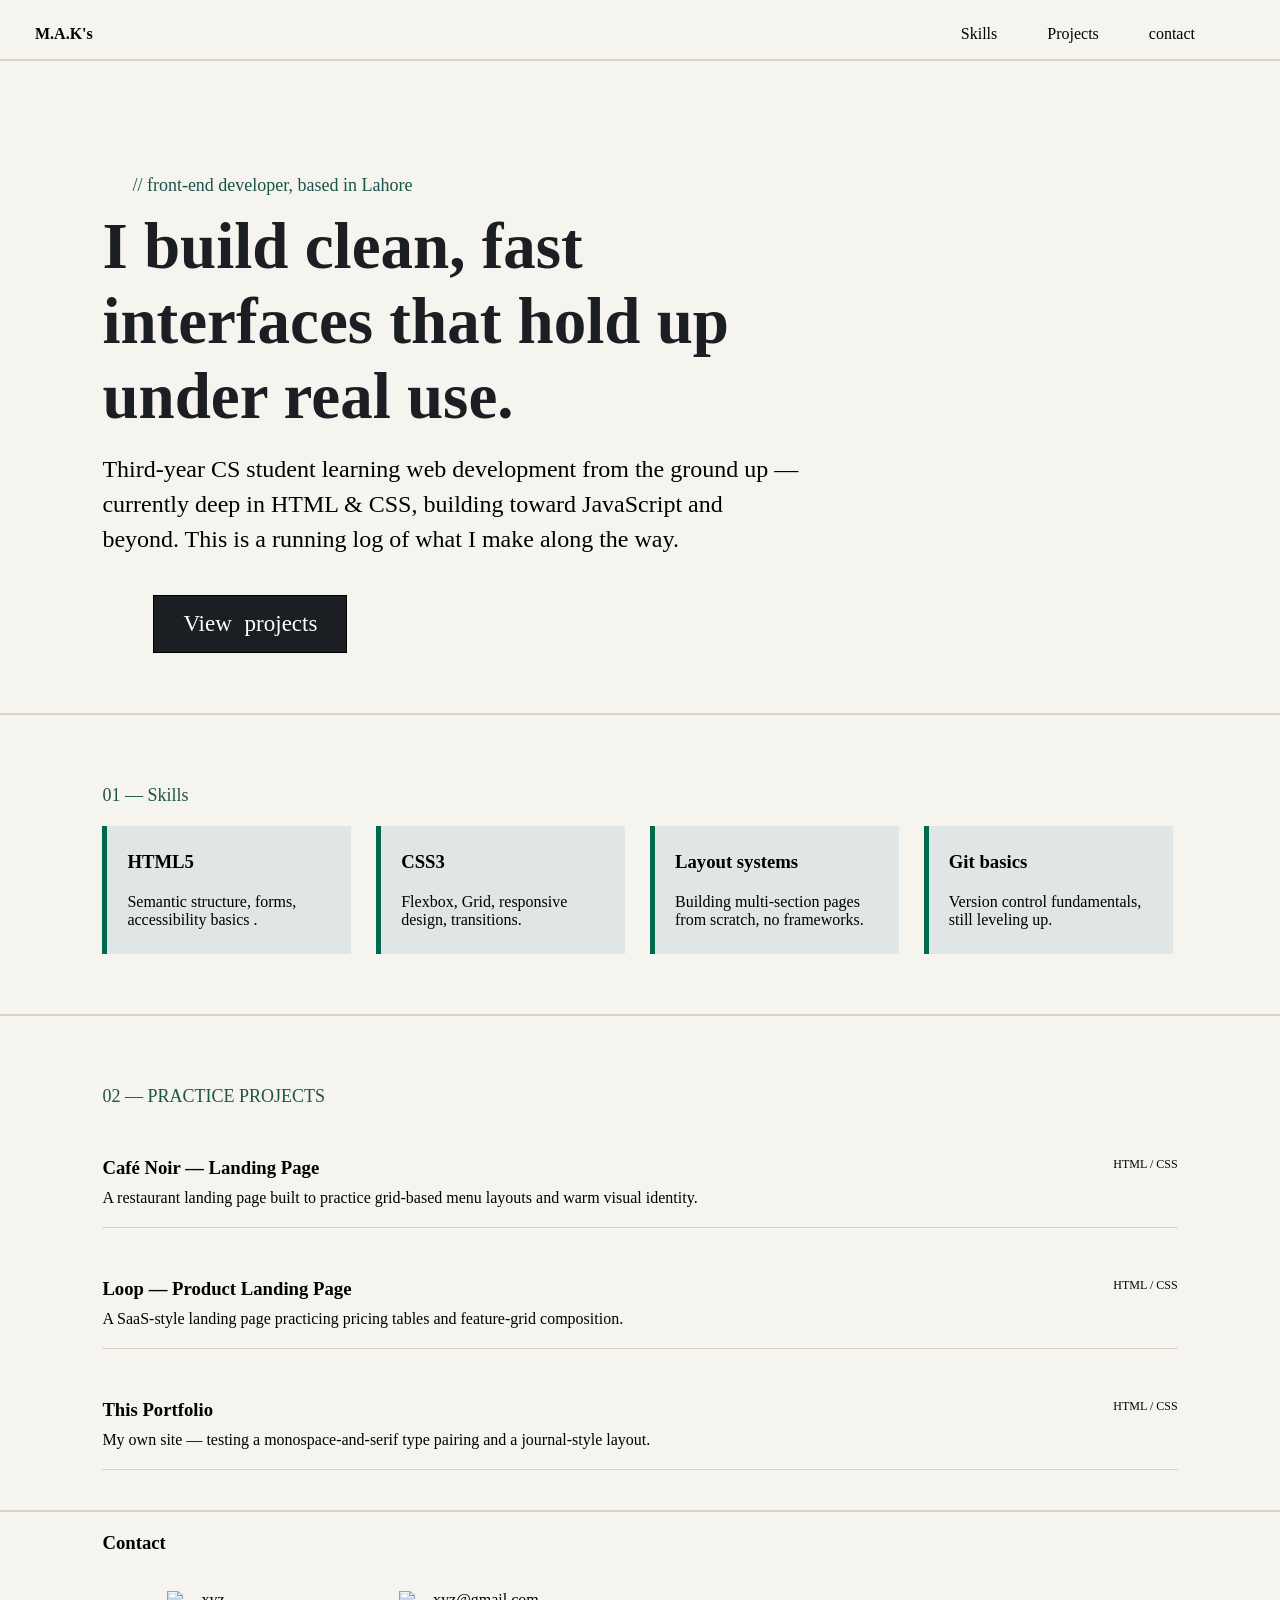
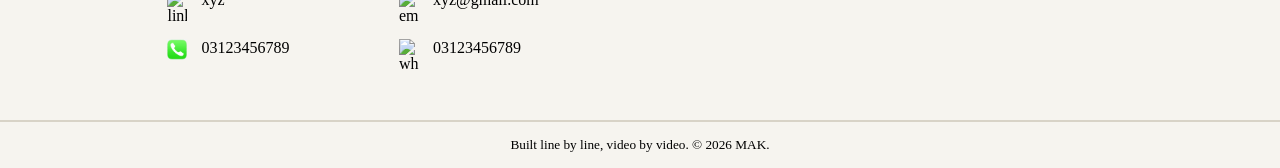
==== potfolio.html @ 533e42d9 "potfolio" ====
<!DOCTYPE html>
<html lang="en">

<head>
    <meta charset="UTF-8">
    <meta name="viewport" content="width=device-width, initial-scale=1.0">
    <title>Abdullah's professional potfolio</title>
    <style>
        * {
            background-color: #f6f4ef;
            margin: 0;
        }

        nav {
            display: flex;
            justify-content: space-between;
        }

        .bottom {
            border-bottom: solid 2px #d8d3c7;
        }

        .header {
            padding: 25px 35px 15px 35px;
        }

        .header article {
            font-weight: bolder;
        }

        .ul {
            display: flex;

        }

        .header li {
            display: flex;
            margin-right: 50px;
            border-bottom: solid 1px transparent;
            box-sizing: border-box;
        }

        .header li:hover {
            cursor: pointer;
            border-bottom: solid 1px #A9A9A9;
        }

        .title {
            width: 700px;
            margin: 80px 8% 40px;
        }

        .title span {
            display: inline-flex;
            font-size: 18px;
            color: #1B5448;
            margin: 34px 30PX 13px 30PX;
        }

        .title h1 {
            font-size: 65px;
            color: #1b1f23;
        }

        .title p {
            line-height: 35px;
            margin: 18px 0px;
            font-size: 1.5em;
        }

        .title a {
            border: solid 1px black;
            color: #fff;
            text-decoration: none;
            margin: 20px 51px;
            padding: 15px 29px;
            display: inline-block;
            background-color: #1b1f23;
            font-size: 23px;
            word-spacing: 7px;
        }

        .title a:hover {
            cursor: pointer;
            filter: brightness(0.85);
        }

        #skills h2 {
            font-weight: normal;
            font-size: 18px;
            color: #1B5448;
        }

        #skills {
            margin: 70px 8% 40px;

        }

        .skill-card {
            padding: 10px;
            margin: 20px 5px;
            box-shadow: -5px 0px 0px #006A4E;
            background-color: #E0E5E5;

        }

        .skill-card p,
        .skill-card h3 {
            padding: 05px;
            margin: 10px 5px;
            background-color: #E0E5E5;
        }

        .skill-grid {

            display: grid;
            grid-template-columns: repeat(auto-fit, minmax(200px, 1fr));
            gap: 20px;
        }

        #work {
            margin: 70px 8% 40px;

        }

        #work h2 {
            font-weight: normal;
            font-size: 18px;
            color: #1B5448;
        }

        .work-item {
            padding: 20px 0px;

            margin: 20px 0px;
            border-bottom: 1px solid #d8d3c7;
        }

        .work-item span {
            font-size: 12px;
        }

        .work-item div {
            margin: 10px 0px;
            display: flex;
            justify-content: space-between;

        }

        .contact {
            margin: 20px 8% 20px;
        }

        .icon {
            width: 20px;
        }

        .contact span {
            display: inline-flex;
        }

        img,
        .contact p {
            padding: 7px;
        }

        .contact h3 {
            margin-bottom: 10px;
        }

        .contact li {
            display: flex;
            margin-right: 50px;
            box-sizing: border-box;
        }

        .contact li:hover {
            cursor: pointer;
        }

        .rights {
            margin: 15px;
            display: flex;
            justify-content: center;
        }

        h5 {
            font-weight: normal;
        }

        a {
            text-decoration: none;
            color: black;
        }
    </style>
</head>

<body>
    <div class="bottom">
        <header class="header">
            <nav>
                <article>M.A.K's</M>
                </article>
                <ul class="ul">
                    <li><a href="#skills">Skills</a></li>
                    <li><a href="#projects">
                            Projects</a></li>
                    <li><a href="#contact">contact</a></li>
                </ul>
            </nav>
        </header>
    </div>
    <main>
        <div class="bottom">
            <div class="title">
                <span>// front-end developer, based in Lahore</span>
                <h1>I build clean, fast interfaces that hold up under real use.</h1>
                <p>Third-year CS student learning web development from the ground up — currently deep in HTML &amp; CSS,
                    building toward JavaScript and beyond. This is a running log of what I make along the way.</p>
                <a href="#projects"> View projects </a>
            </div>
        </div>
        <div class="bottom">
            <section id="skills">
                <h2>01 — Skills</h2>
                <article class="skill-grid">
                    <div class="skill-card">
                        <h3>HTML5</h3>
                        <p>Semantic structure, forms, accessibility basics .</p>
                    </div>
                    <div class="skill-card">
                        <h3>CSS3</h3>
                        <p>Flexbox, Grid, responsive design, transitions.</p>
                    </div>
                    <div class="skill-card">
                        <h3>Layout systems</h3>
                        <p>Building multi-section pages from scratch, no frameworks.</p>
                    </div>
                    <div class="skill-card">
                        <h3>Git basics</h3>
                        <p>Version control fundamentals, still leveling up.</p>
                    </div>
                </article>
            </section>
        </div>
        <section id="projects" class="bottom">
            <div id="work">
                <h2>02 — PRACTICE PROJECTS</h2>
                <div class="work-list">
                    <div class="work-item">
                        <div>
                            <a href="#">
                                <h3>Café Noir — Landing Page</h3>
                            </a>
                            <span>HTML / CSS</span>
                        </div>
                        <p>A restaurant landing page built to practice grid-based menu layouts and warm visual identity.
                        </p>
                    </div>
                    <div class="work-item">
                        <div>
                            <a href="#">
                                <h3>Loop — Product Landing Page</h3>
                            </a>
                            <span>HTML / CSS</span>
                        </div>
                        <p>A SaaS-style landing page practicing pricing tables and feature-grid composition.</p>
                    </div>
                    <div class="work-item">
                        <div>
                            <a href="#">
                                <h3>This Portfolio</h3>
                            </a>
                            <span>HTML / CSS</span>
                        </div>
                        <p>My own site — testing a monospace-and-serif type pairing and a journal-style layout.</p>
                    </div>
                </div>
            </div>
        </section>

        <section id="contact" class=" bottom">
            <div class="contact">
                <h3>Contact</h3>
                <span>
                    <ul class="contact">
                        <li>

                            <img src="linkedin (1).png" alt="linkedin" class="icon">
                            <p>xyz</p>
                        </li>
                        <li>

                            <img src="phone.jfif" alt="phone no" class="icon">
                            <p>03123456789</p>
                        </li>
                    </ul>
                </span>
                <span>
                    <ul class="contact">
                        <li>
                            <img src="email.webp" alt="emai" class="icon">
                            <p>xyz@gmail.com</p>

                        </li>
                        <li>

                            <img src="whatsapp.png" alt="whatsapp" class="icon">
                            <p> 03123456789</p>
                        </li>
                    </ul>
                </span>

            </div>
        </section>
        <footer>
            <section id="rights">
                <h5 class="rights"> Built line by line, video by video. © 2026 MAK. </h5>
            </section>
        </footer>
    </main>
</body>

</html>
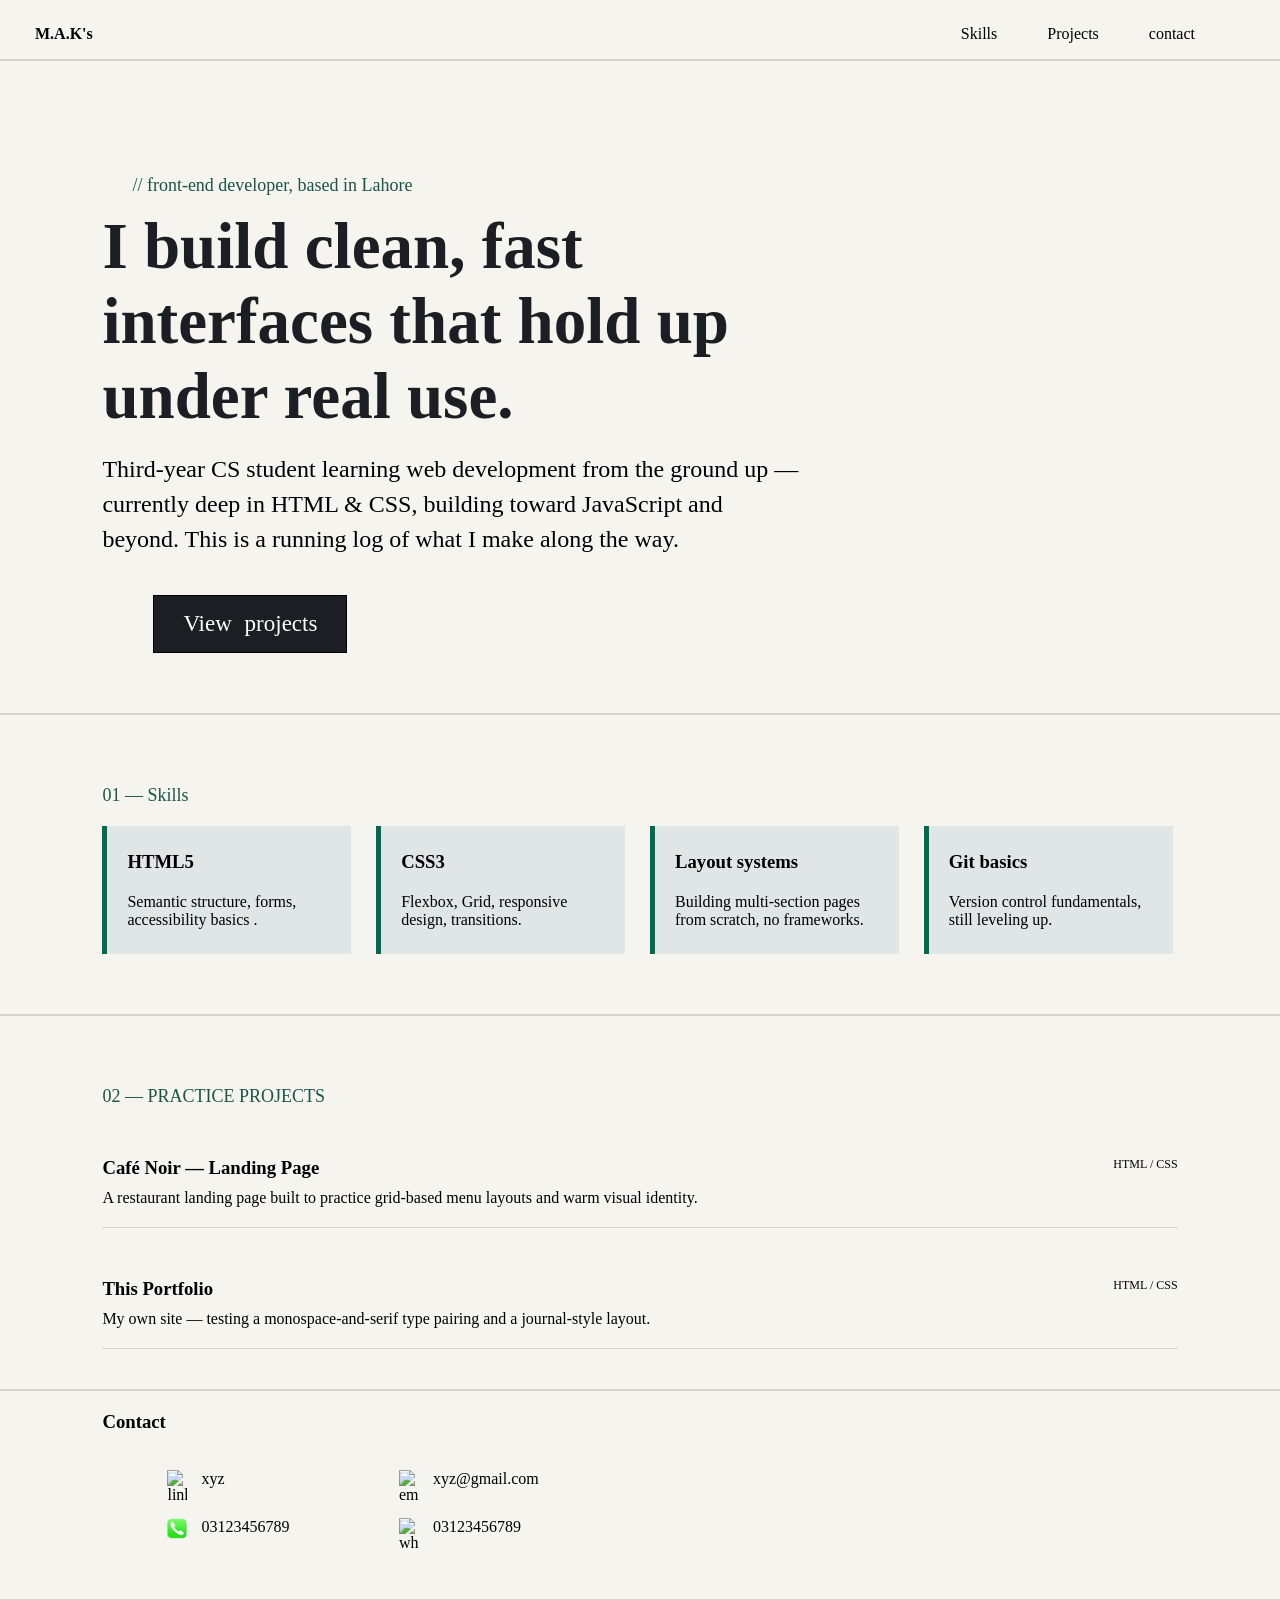
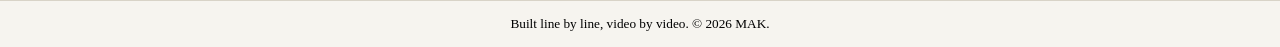
==== commit 255a9e16: "projects added" ====
--- a/potfolio.html
+++ b/potfolio.html
@@ -257,7 +257,7 @@
                         <p>A restaurant landing page built to practice grid-based menu layouts and warm visual identity.
                         </p>
                     </div>
-                    <div class="work-item">
+                    <!-- <div class="work-item">
                         <div>
                             <a href="#">
                                 <h3>Loop — Product Landing Page</h3>
@@ -265,7 +265,7 @@
                             <span>HTML / CSS</span>
                         </div>
                         <p>A SaaS-style landing page practicing pricing tables and feature-grid composition.</p>
-                    </div>
+                    </div> -->
                     <div class="work-item">
                         <div>
                             <a href="#">
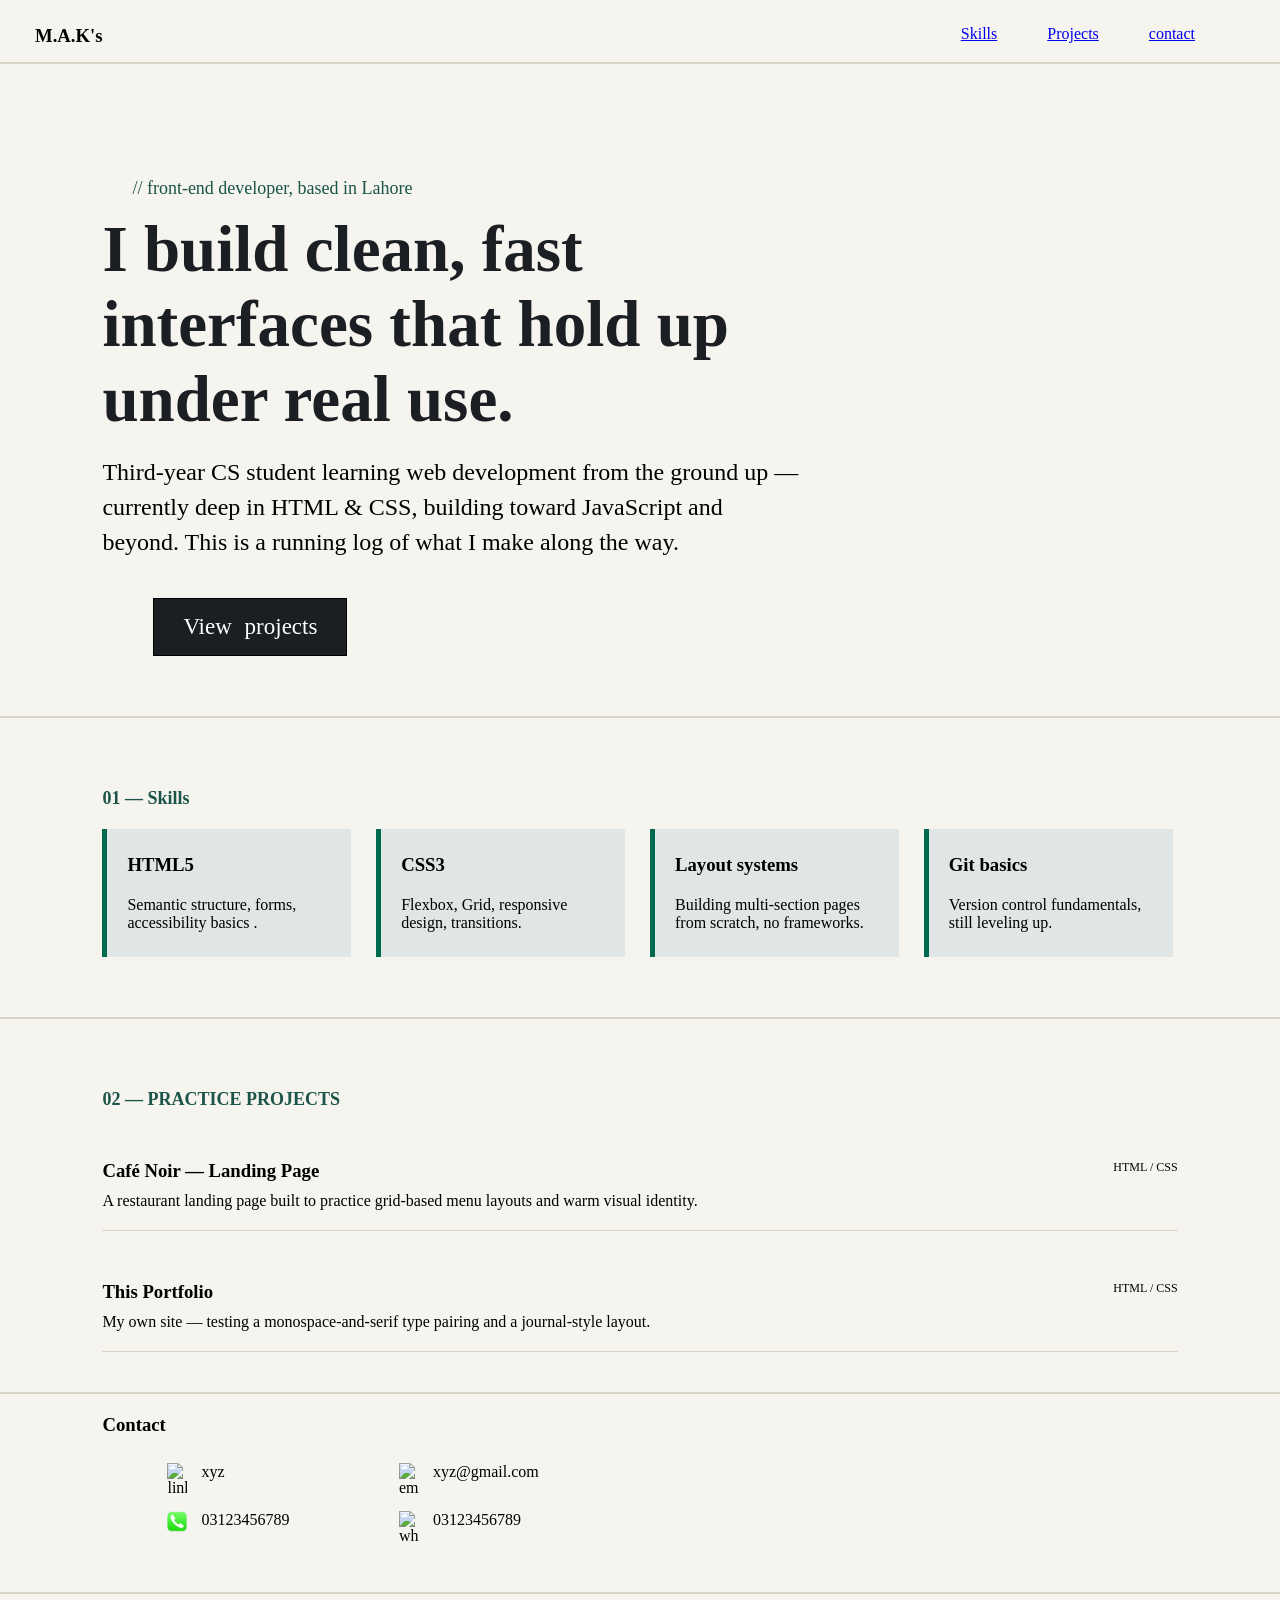
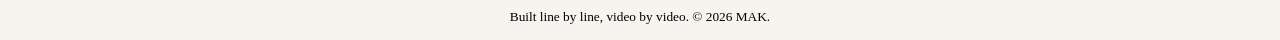
==== commit a91cbf9f: "cleaning code" ====
--- a/potfolio.html
+++ b/potfolio.html
@@ -24,20 +24,14 @@
             padding: 25px 35px 15px 35px;
         }
 
-        .header article {
-            font-weight: bolder;
-        }
-
         .ul {
             display: flex;
-
         }
 
         .header li {
-            display: flex;
+            list-style: none;
             margin-right: 50px;
             border-bottom: solid 1px transparent;
-            box-sizing: border-box;
         }
 
         .header li:hover {
@@ -45,30 +39,31 @@
             border-bottom: solid 1px #A9A9A9;
         }
 
-        .title {
+        .about {
             width: 700px;
             margin: 80px 8% 40px;
         }
 
-        .title span {
+        .about span {
             display: inline-flex;
             font-size: 18px;
             color: #1B5448;
             margin: 34px 30PX 13px 30PX;
         }
 
-        .title h1 {
+        .about h1 {
             font-size: 65px;
             color: #1b1f23;
         }
 
-        .title p {
+        .about p {
             line-height: 35px;
             margin: 18px 0px;
             font-size: 1.5em;
         }
 
-        .title a {
+        .about a {
+            /* view ptojects */
             border: solid 1px black;
             color: #fff;
             text-decoration: none;
@@ -80,20 +75,20 @@
             word-spacing: 7px;
         }
 
-        .title a:hover {
+        .about a:hover {
+            /* view ptojects */
             cursor: pointer;
             filter: brightness(0.85);
         }
 
-        #skills h2 {
-            font-weight: normal;
+        .h2 {
+            font-weight: h2;
             font-size: 18px;
             color: #1B5448;
         }
 
-        #skills {
+        .skills {
             margin: 70px 8% 40px;
-
         }
 
         .skill-card {
@@ -101,7 +96,13 @@
             margin: 20px 5px;
             box-shadow: -5px 0px 0px #006A4E;
             background-color: #E0E5E5;
-
+        }
+
+        .skill-grid {
+
+            display: grid;
+            grid-template-columns: repeat(auto-fit, minmax(200px, 1fr));
+            gap: 20px;
         }
 
         .skill-card p,
@@ -111,29 +112,21 @@
             background-color: #E0E5E5;
         }
 
-        .skill-grid {
-
-            display: grid;
-            grid-template-columns: repeat(auto-fit, minmax(200px, 1fr));
-            gap: 20px;
-        }
-
         #work {
             margin: 70px 8% 40px;
 
         }
 
-        #work h2 {
-            font-weight: normal;
-            font-size: 18px;
-            color: #1B5448;
-        }
-
         .work-item {
             padding: 20px 0px;
 
             margin: 20px 0px;
             border-bottom: 1px solid #d8d3c7;
+        }
+
+        .work-item a {
+            text-decoration: none;
+            color: black;
         }
 
         .work-item span {
@@ -164,10 +157,6 @@
             padding: 7px;
         }
 
-        .contact h3 {
-            margin-bottom: 10px;
-        }
-
         .contact li {
             display: flex;
             margin-right: 50px;
@@ -178,51 +167,40 @@
             cursor: pointer;
         }
 
-        .rights {
+        #rights {
             margin: 15px;
             display: flex;
             justify-content: center;
-        }
-
-        h5 {
-            font-weight: normal;
-        }
-
-        a {
-            text-decoration: none;
-            color: black;
         }
     </style>
 </head>
 
 <body>
-    <div class="bottom">
-        <header class="header">
-            <nav>
-                <article>M.A.K's</M>
-                </article>
-                <ul class="ul">
-                    <li><a href="#skills">Skills</a></li>
-                    <li><a href="#projects">
-                            Projects</a></li>
-                    <li><a href="#contact">contact</a></li>
-                </ul>
-            </nav>
-        </header>
-    </div>
+    <header id="header" class="bottom">
+        <nav class="header">
+            <h3>M.A.K's
+            </h3>
+            <ul class="ul">
+                <li><a href="#skills">Skills</a></li>
+                <li><a href="#projects">
+                        Projects</a></li>
+                <li><a href="#contact">contact</a></li>
+            </ul>
+        </nav>
+    </header>
     <main>
-        <div class="bottom">
-            <div class="title">
+
+        <section id="aboutme" class="bottom">
+            <div class="about">
                 <span>// front-end developer, based in Lahore</span>
                 <h1>I build clean, fast interfaces that hold up under real use.</h1>
                 <p>Third-year CS student learning web development from the ground up — currently deep in HTML &amp; CSS,
                     building toward JavaScript and beyond. This is a running log of what I make along the way.</p>
                 <a href="#projects"> View projects </a>
-            </div>
-        </div>
-        <div class="bottom">
-            <section id="skills">
-                <h2>01 — Skills</h2>
+        </section>
+        <section class="bottom" id="skills">
+            <div class="skills">
+                <h2 class="h2">01 — Skills</h2>
                 <article class="skill-grid">
                     <div class="skill-card">
                         <h3>HTML5</h3>
@@ -240,12 +218,11 @@
                         <h3>Git basics</h3>
                         <p>Version control fundamentals, still leveling up.</p>
                     </div>
-                </article>
-            </section>
-        </div>
+            </div>
+        </section>
         <section id="projects" class="bottom">
             <div id="work">
-                <h2>02 — PRACTICE PROJECTS</h2>
+                <h2 class="h2">02 — PRACTICE PROJECTS</h2>
                 <div class="work-list">
                     <div class="work-item">
                         <div>
@@ -285,12 +262,10 @@
                 <span>
                     <ul class="contact">
                         <li>
-
                             <img src="linkedin (1).png" alt="linkedin" class="icon">
                             <p>xyz</p>
                         </li>
                         <li>
-
                             <img src="phone.jfif" alt="phone no" class="icon">
                             <p>03123456789</p>
                         </li>
@@ -304,21 +279,20 @@
 
                         </li>
                         <li>
-
                             <img src="whatsapp.png" alt="whatsapp" class="icon">
                             <p> 03123456789</p>
                         </li>
                     </ul>
                 </span>
-
             </div>
         </section>
-        <footer>
-            <section id="rights">
-                <h5 class="rights"> Built line by line, video by video. © 2026 MAK. </h5>
-            </section>
-        </footer>
     </main>
+    <footer>
+        <section id="rights">
+            <small> Built line by line, video by video. © 2026 MAK. </small>
+        </section>
+    </footer>
+
 </body>
 
 </html>
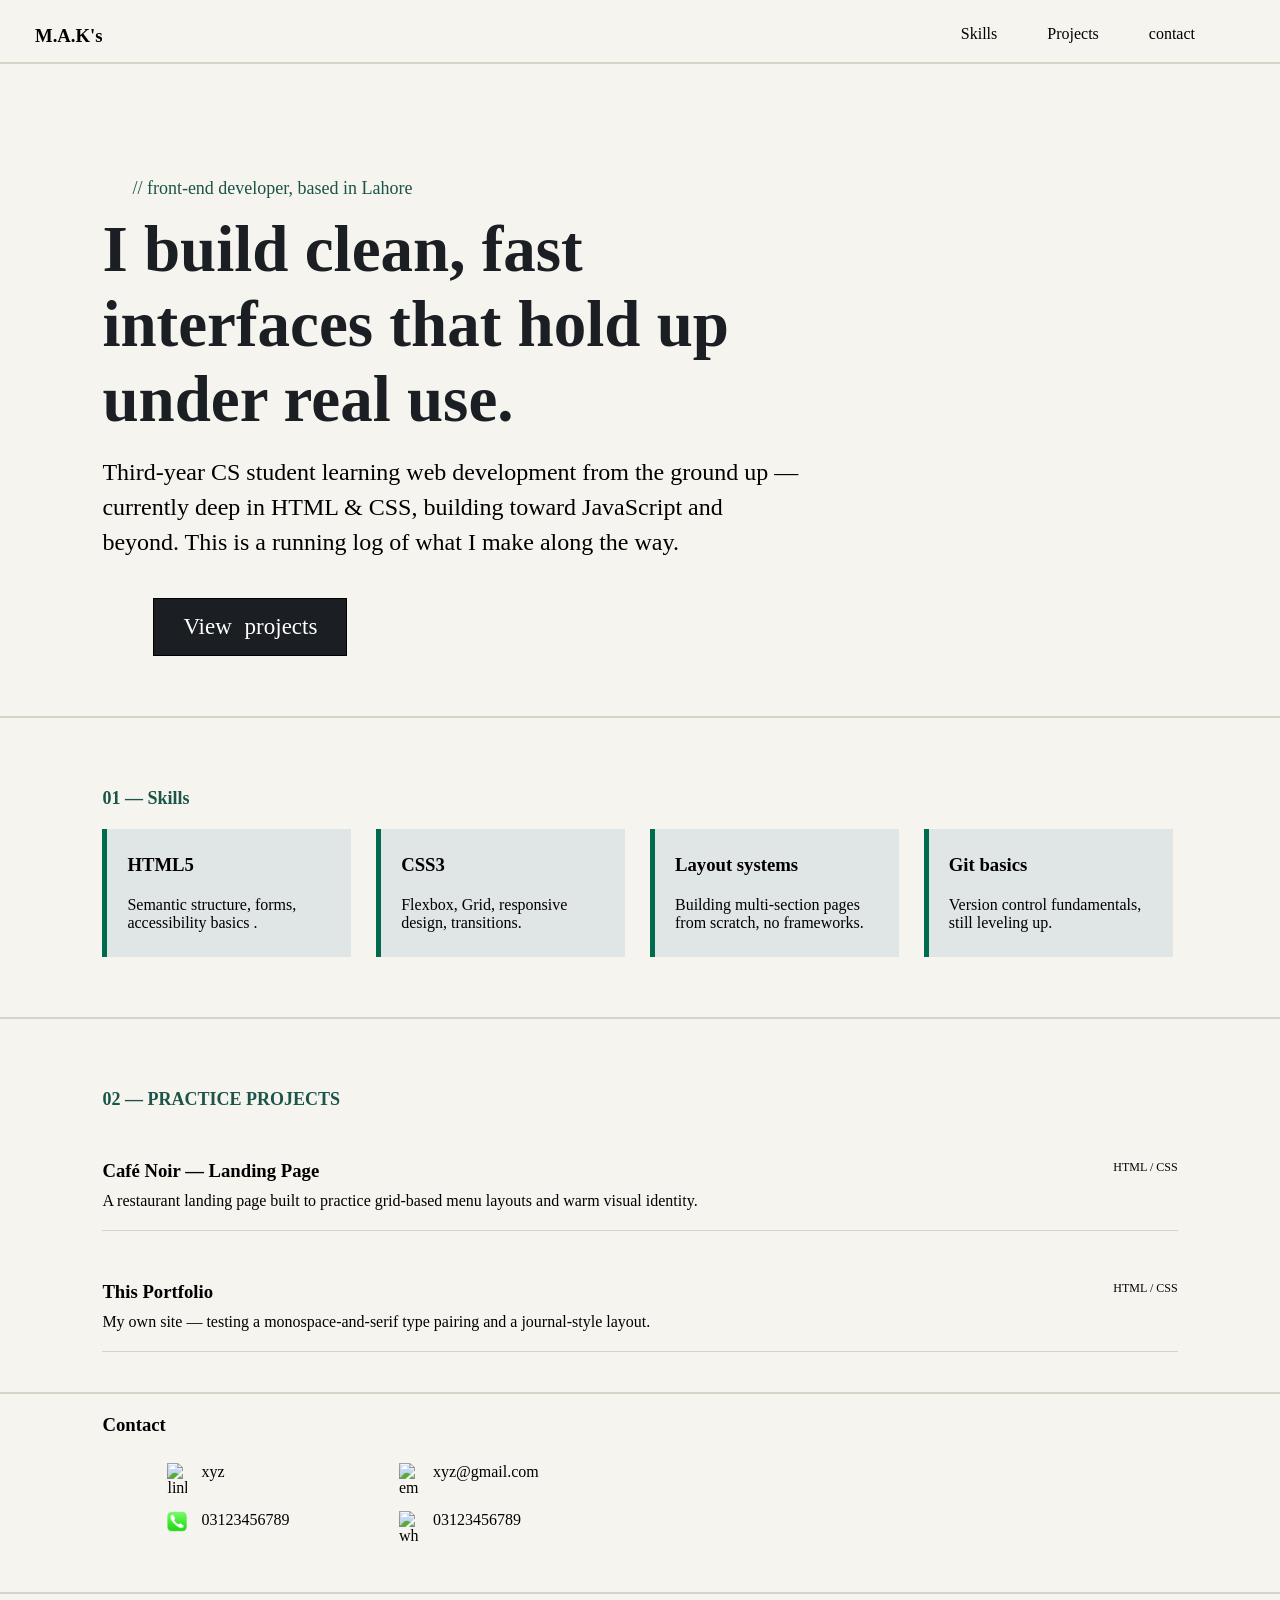
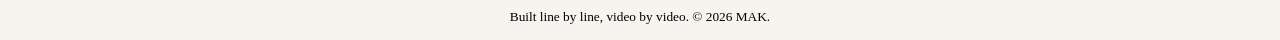
==== commit c6cd6c0a: "nav bar changing" ====
--- a/potfolio.html
+++ b/potfolio.html
@@ -124,7 +124,7 @@
             border-bottom: 1px solid #d8d3c7;
         }
 
-        .work-item a {
+        .work-item a ,ul a{
             text-decoration: none;
             color: black;
         }
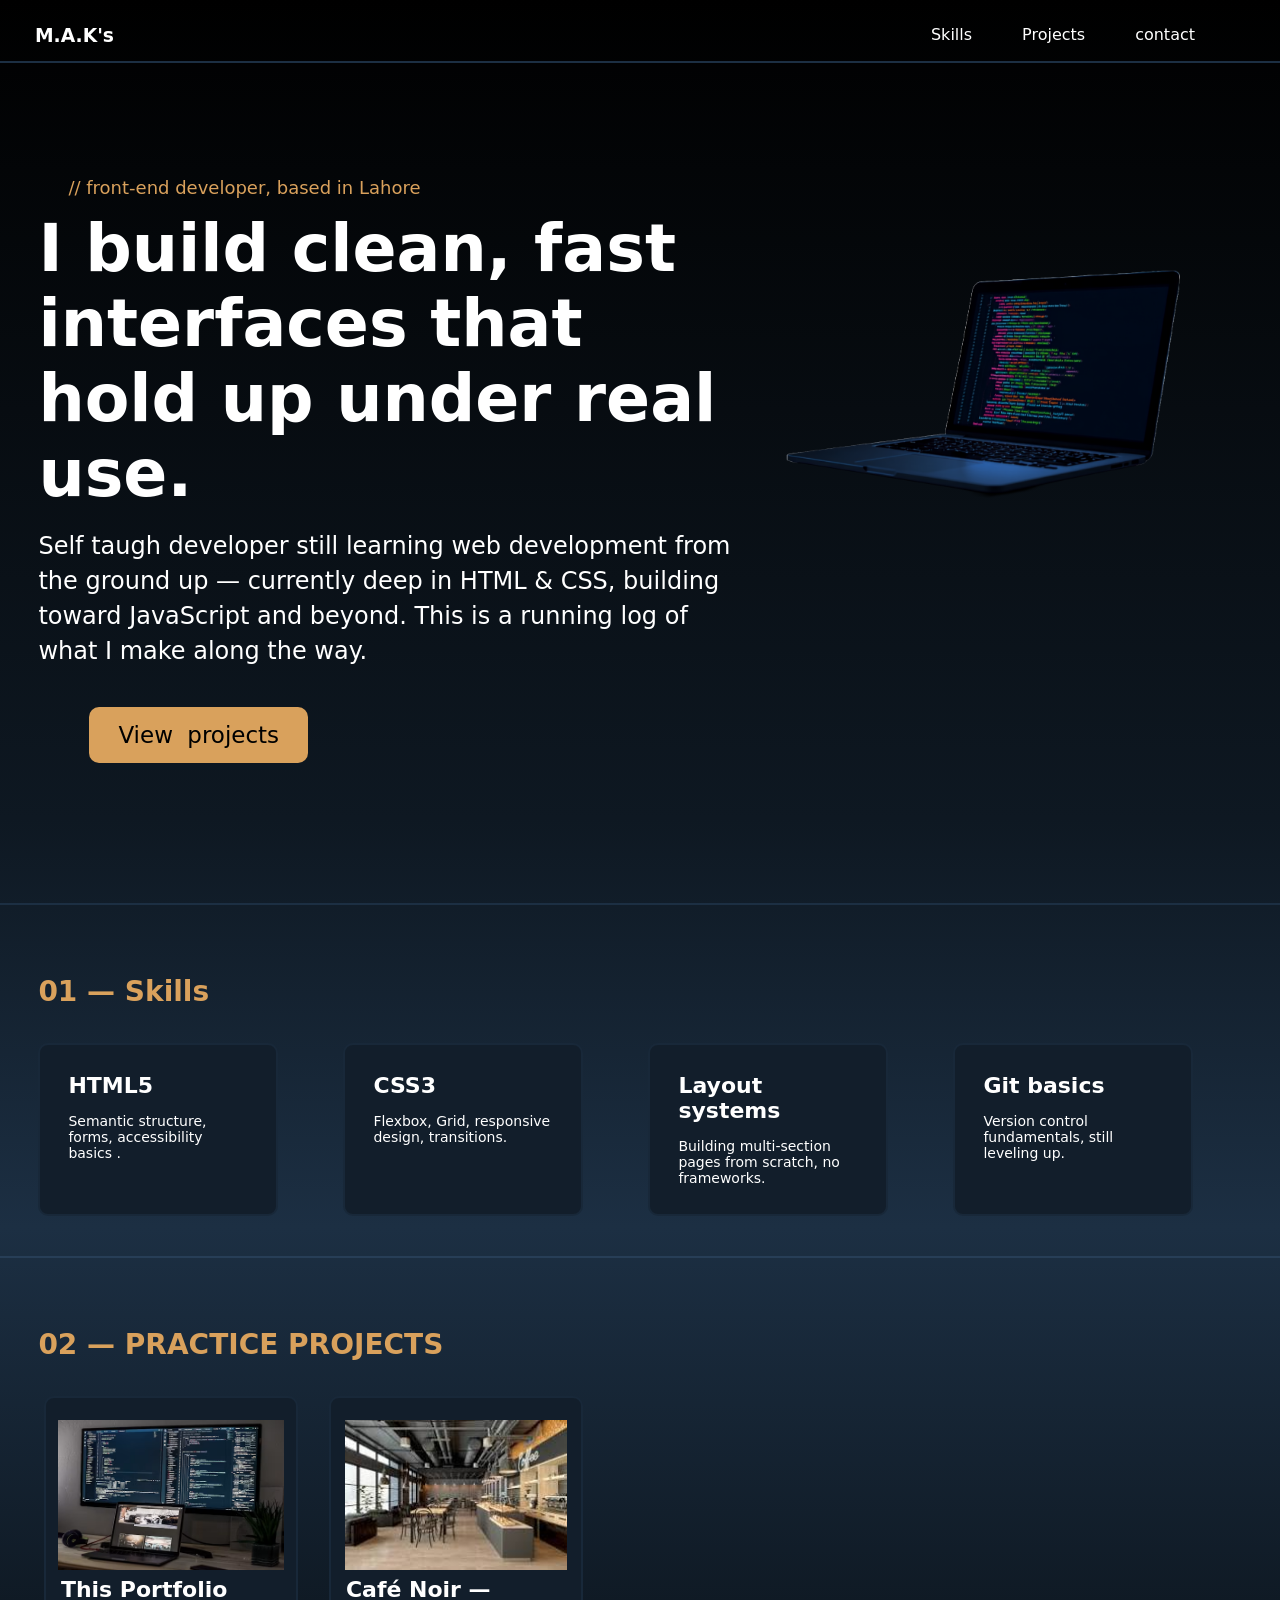
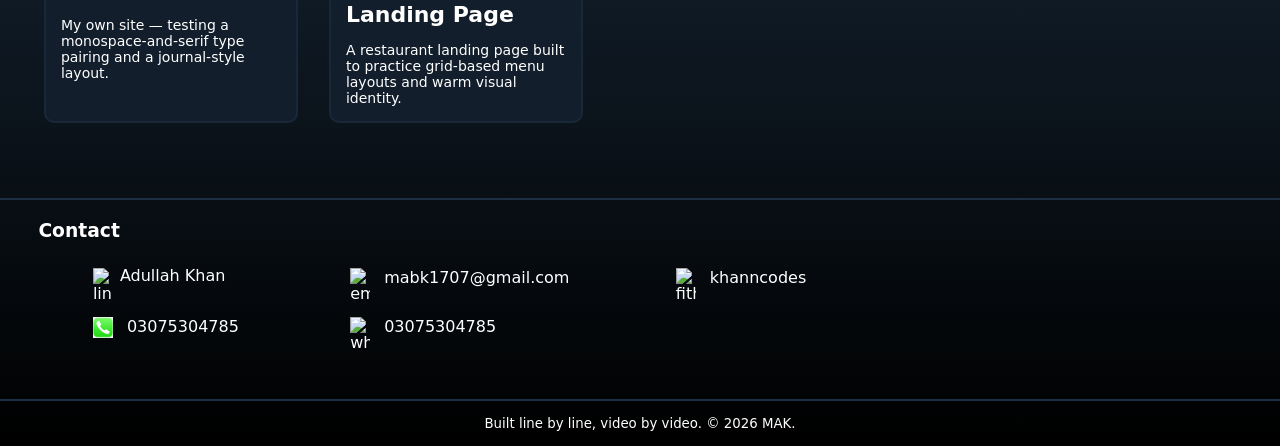
==== commit 22e56478: "UI/UX, animations" ====
--- a/potfolio.html
+++ b/potfolio.html
@@ -5,28 +5,45 @@
     <meta charset="UTF-8">
     <meta name="viewport" content="width=device-width, initial-scale=1.0">
     <title>Abdullah's professional potfolio</title>
+    <link rel="stylesheet" href="animations.css">
     <style>
         * {
-            background-color: #f6f4ef;
             margin: 0;
         }
 
+        body {
+            font-family: system-ui, -apple-system, sans-serif;
+            background: linear-gradient(#000000 0%,
+                    #0E1822 40%,
+                    #1C2F43 60%,
+                    #0E1822 80%,
+                    #000000 100%);
+        }
+
         nav {
             display: flex;
             justify-content: space-between;
+
         }
 
         .bottom {
-            border-bottom: solid 2px #d8d3c7;
+            border-bottom: solid 2px #1C2F43;
         }
 
         .header {
             padding: 25px 35px 15px 35px;
+            color: white;
+        }
+
+        ul a {
+            text-decoration: none;
+            color: white;
         }
 
         .ul {
             display: flex;
         }
+
 
         .header li {
             list-style: none;
@@ -39,109 +56,171 @@
             border-bottom: solid 1px #A9A9A9;
         }
 
+        #aboutme {
+            display: flex;
+        }
+
         .about {
             width: 700px;
-            margin: 80px 8% 40px;
+            margin: 0 3% 40px;
+            padding: 80px 0px;
+
         }
 
         .about span {
             display: inline-flex;
             font-size: 18px;
-            color: #1B5448;
+            color: #D9A15C;
             margin: 34px 30PX 13px 30PX;
         }
 
         .about h1 {
             font-size: 65px;
-            color: #1b1f23;
+            color: white;
         }
 
         .about p {
             line-height: 35px;
             margin: 18px 0px;
             font-size: 1.5em;
+            color: white;
         }
 
         .about a {
+            cursor: pointer;
             /* view ptojects */
-            border: solid 1px black;
-            color: #fff;
+            border-radius: 10px;
+            color: #000000;
             text-decoration: none;
             margin: 20px 51px;
             padding: 15px 29px;
             display: inline-block;
-            background-color: #1b1f23;
+            background-color: #D9A15C;
             font-size: 23px;
             word-spacing: 7px;
+            transition: 0.2s ease-in-out;
         }
 
         .about a:hover {
             /* view ptojects */
-            cursor: pointer;
-            filter: brightness(0.85);
+            transform: scale(1.1);
+            /* filter: brightness(0.85); */
         }
 
         .h2 {
-            font-weight: h2;
-            font-size: 18px;
-            color: #1B5448;
-        }
+            font-size: 28px;
+            color: #D9A15C;
+        }
+
 
         .skills {
-            margin: 70px 8% 40px;
+            margin: 70px 3% 40px;
+        }
+
+        #skills {
+            border-bottom: 2px solid #273e57;
         }
 
         .skill-card {
-            padding: 10px;
-            margin: 20px 5px;
-            box-shadow: -5px 0px 0px #006A4E;
-            background-color: #E0E5E5;
+
+            max-width: 180px;
+            cursor: pointer;
+            margin: 35px 0px 0px 0px;
+            background: #121e2b;
+            border: 2px solid #182839;
+            border-radius: 10px;
+            padding: 28px;
+            transition: .3s ease-in-out;
+        }
+
+        .skill-card:hover {
+            border: 2px solid #D9A15C;
+            transform: scale(1.1);
+        }
+
+
+        .skill-card p {
+            font-size: 16px;
+            color: white;
+            font-size: 14px;
+            margin-bottom: 0;
+        }
+
+        .skill-card h3 {
+            font-size: 22px;
+            padding: 0px 0px 15px 0px;
+            color: white;
         }
 
         .skill-grid {
-
             display: grid;
             grid-template-columns: repeat(auto-fit, minmax(200px, 1fr));
             gap: 20px;
-        }
-
-        .skill-card p,
-        .skill-card h3 {
-            padding: 05px;
-            margin: 10px 5px;
-            background-color: #E0E5E5;
+            max-width: 1200px;
+            /* margin: 0px auto ; */
         }
 
         #work {
-            margin: 70px 8% 40px;
+            margin: 70px 3% 40px;
 
         }
 
         .work-item {
-            padding: 20px 0px;
-
-            margin: 20px 0px;
-            border-bottom: 1px solid #d8d3c7;
-        }
-
-        .work-item a ,ul a{
-            text-decoration: none;
-            color: black;
-        }
-
-        .work-item span {
-            font-size: 12px;
-        }
-
-        .work-item div {
-            margin: 10px 0px;
-            display: flex;
-            justify-content: space-between;
-
+            cursor: pointer;
+            max-width: 220px;
+            margin: 35px auto;
+            background: #121e2b;
+            border: 2px solid #182839;
+            border-radius: 10px;
+            padding: 15px;
+            transition: .3s ease-in-out;
+        }
+
+        .work-item:hover {
+            border: 2px solid #D9A15C;
+            transform: scale(1.1);
+
+        }
+
+        .project-img {
+            display: flex;
+            justify-content: center;
+            transition: .3s ease-in-out;
+        }
+
+        .work-item .project-img img {
+            width: 230px;
+            height: 150px;
+            transition: .3s ease-in-out;
+        }
+
+        .work-item:hover .project-img img {
+            transform: scale(1.08);
+        }
+
+        .work-item h3 {
+            font-size: 22px;
+            padding: 0px 0px 15px 0px;
+            color: white;
+        }
+
+        .work-item p {
+            font-size: 16px;
+            color: white;
+            font-size: 14px;
+            margin-bottom: 0;
+        }
+
+        .work-grid {
+            display: grid;
+            grid-template-columns: repeat(auto-fit, minmax(250px, 1fr));
+            gap: 20px;
+            max-width: 550px;
         }
 
         .contact {
-            margin: 20px 8% 20px;
+            margin: 20px 3% 20px;
+            color: white;
         }
 
         .icon {
@@ -171,6 +250,7 @@
             margin: 15px;
             display: flex;
             justify-content: center;
+            color: white;
         }
     </style>
 </head>
@@ -194,9 +274,14 @@
             <div class="about">
                 <span>// front-end developer, based in Lahore</span>
                 <h1>I build clean, fast interfaces that hold up under real use.</h1>
-                <p>Third-year CS student learning web development from the ground up — currently deep in HTML &amp; CSS,
+                <p>Self taugh developer still learning web development from the ground up — currently deep in HTML &amp; CSS,
                     building toward JavaScript and beyond. This is a running log of what I make along the way.</p>
                 <a href="#projects"> View projects </a>
+            </div>
+            <div>
+                <img class="fadein" src="Adobe Express - file.png" alt="laptop"
+                    style="width: 400px; margin-top: 200px;padding-right: 100px;">
+            </div>
         </section>
         <section class="bottom" id="skills">
             <div class="skills">
@@ -218,41 +303,36 @@
                         <h3>Git basics</h3>
                         <p>Version control fundamentals, still leveling up.</p>
                     </div>
+                </article>
             </div>
         </section>
         <section id="projects" class="bottom">
             <div id="work">
                 <h2 class="h2">02 — PRACTICE PROJECTS</h2>
-                <div class="work-list">
+                <article class="work-grid">
                     <div class="work-item">
-                        <div>
-                            <a href="#">
-                                <h3>Café Noir — Landing Page</h3>
-                            </a>
-                            <span>HTML / CSS</span>
+                        <div class="project-img">
+                            <img src="porfolio.avif" alt="cafe Noir">
                         </div>
-                        <p>A restaurant landing page built to practice grid-based menu layouts and warm visual identity.
+                        <h3>This Portfolio</h3>
+                        <p>My own site — testing a monospace-and-serif type pairing and a journal-style layout.</p>
+                    </div>
+                    <div class="work-item">
+                        <div class="project-img">
+                            <img src="cafe noir.jfif" alt="cafe Noir">
+                        </div>
+                        <h3>Café Noir — Landing Page</h3>
+                        <p>A restaurant landing page built to practice grid-based menu layouts and warm visual
+                            identity.
                         </p>
                     </div>
                     <!-- <div class="work-item">
-                        <div>
-                            <a href="#">
                                 <h3>Loop — Product Landing Page</h3>
-                            </a>
-                            <span>HTML / CSS</span>
-                        </div>
                         <p>A SaaS-style landing page practicing pricing tables and feature-grid composition.</p>
                     </div> -->
-                    <div class="work-item">
-                        <div>
-                            <a href="#">
-                                <h3>This Portfolio</h3>
-                            </a>
-                            <span>HTML / CSS</span>
-                        </div>
-                        <p>My own site — testing a monospace-and-serif type pairing and a journal-style layout.</p>
-                    </div>
-                </div>
+
+                </article>
+            </div>
             </div>
         </section>
 
@@ -263,11 +343,12 @@
                     <ul class="contact">
                         <li>
                             <img src="linkedin (1).png" alt="linkedin" class="icon">
-                            <p>xyz</p>
+                            <a href="https://www.linkedin.com/in/habdullahk/" target="_blank"
+                                style="margin-top:  5px;">Adullah Khan</a>
                         </li>
                         <li>
                             <img src="phone.jfif" alt="phone no" class="icon">
-                            <p>03123456789</p>
+                            <p>03075304785</p>
                         </li>
                     </ul>
                 </span>
@@ -275,12 +356,23 @@
                     <ul class="contact">
                         <li>
                             <img src="email.webp" alt="emai" class="icon">
-                            <p>xyz@gmail.com</p>
+                            <p>mabk1707@gmail.com</p>
 
                         </li>
                         <li>
                             <img src="whatsapp.png" alt="whatsapp" class="icon">
-                            <p> 03123456789</p>
+                            <p> 03075304785</p>
+                        </li>
+                    </ul>
+                </span>
+                <span>
+                    <ul class="contact">
+                        <li>
+                            <img src="github.svg" alt="fithub" class="icon">
+                            <a href="https://github.com/khanncodes" target="_blank">
+                                <p>khanncodes</p>
+                            </a>
+
                         </li>
                     </ul>
                 </span>
--- a/animations.css
+++ b/animations.css
@@ -0,0 +1,25 @@
+   .fadein {
+            animation: fadein 1.2s ease-out both;
+        }
+                @keyframes fadein {
+            from {
+                filter: blur(5px) saturate(0) contrast(4) brightness(.1);
+                opacity: 0;
+                scale: .9;
+                translate: 0 4rem;
+            }
+            to {
+                filter: none;
+                scale: 1;
+                opacity: 1;
+                translate: 0 0;
+            }
+        }
+      .fadein {
+    transition: transform .3s ease-in-out;
+    cursor: pointer;
+}
+
+.fadein:hover {
+    transform: scale(1.2);
+}
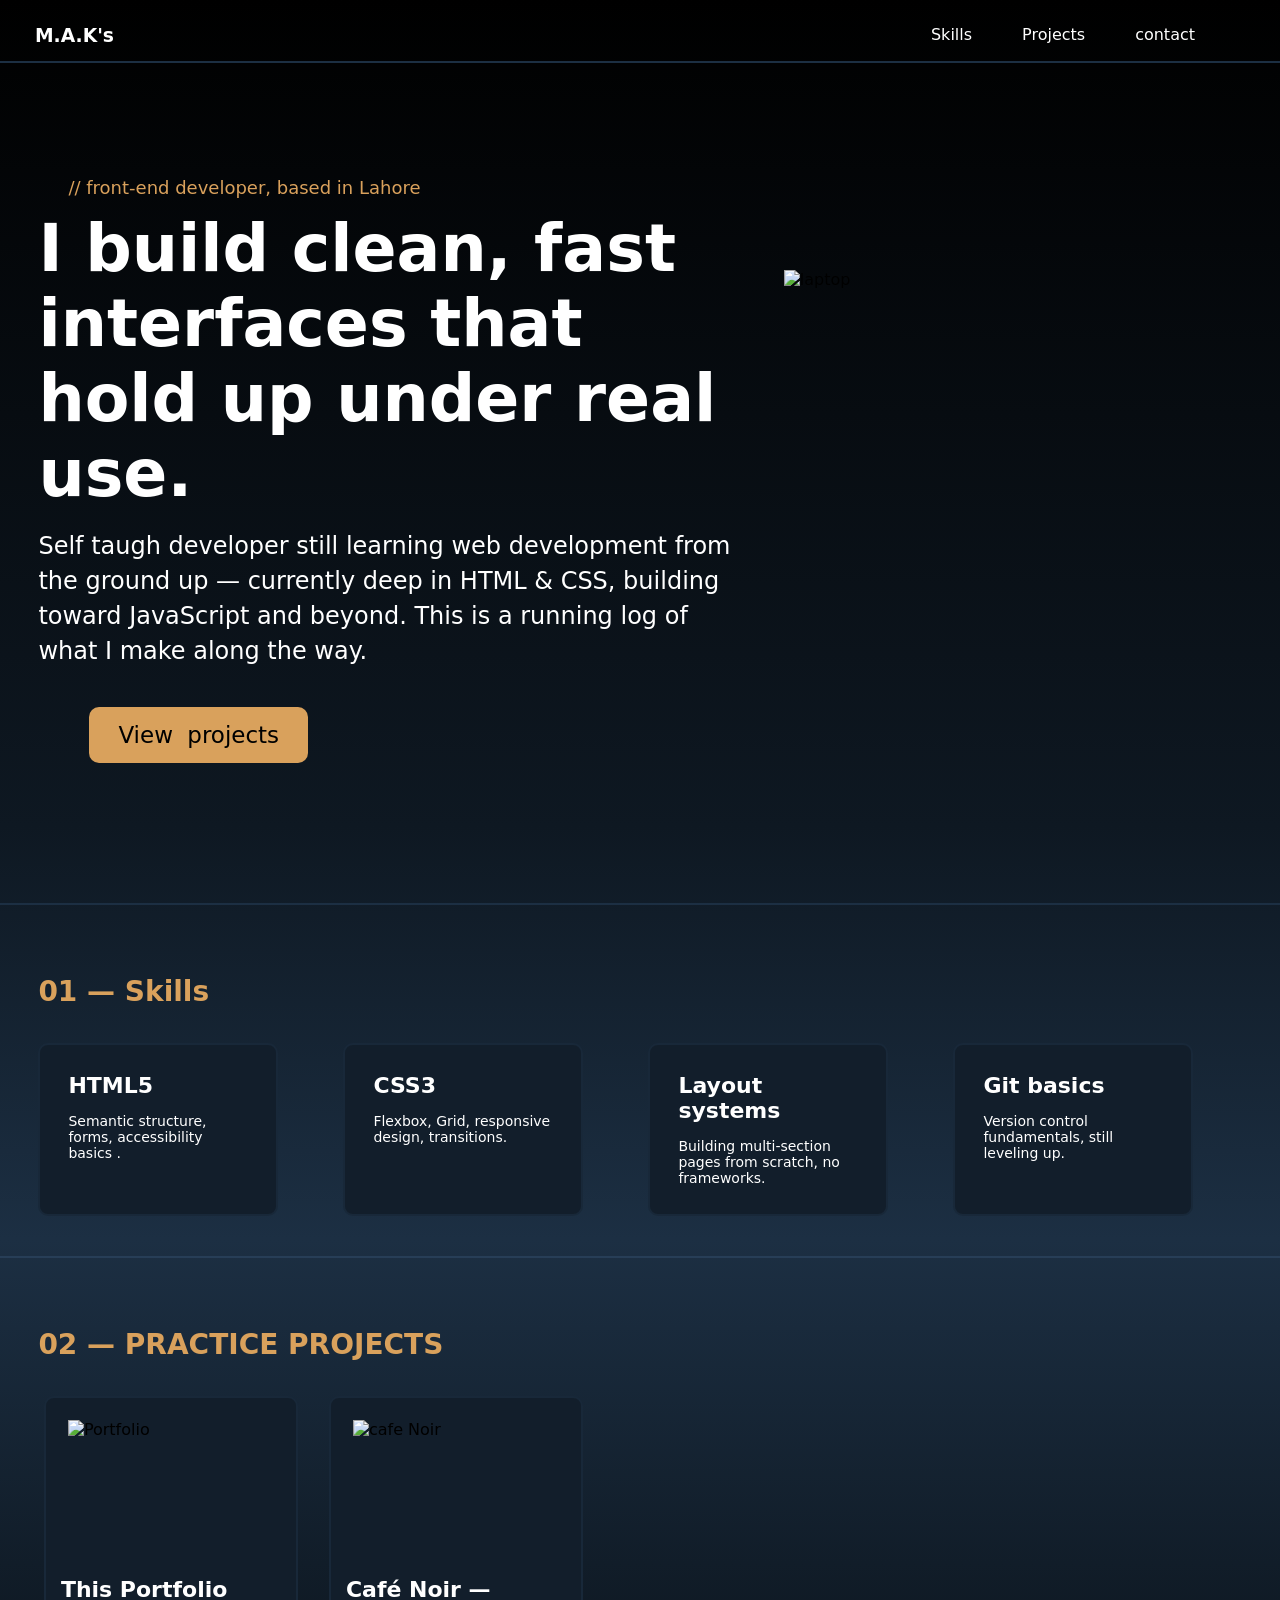
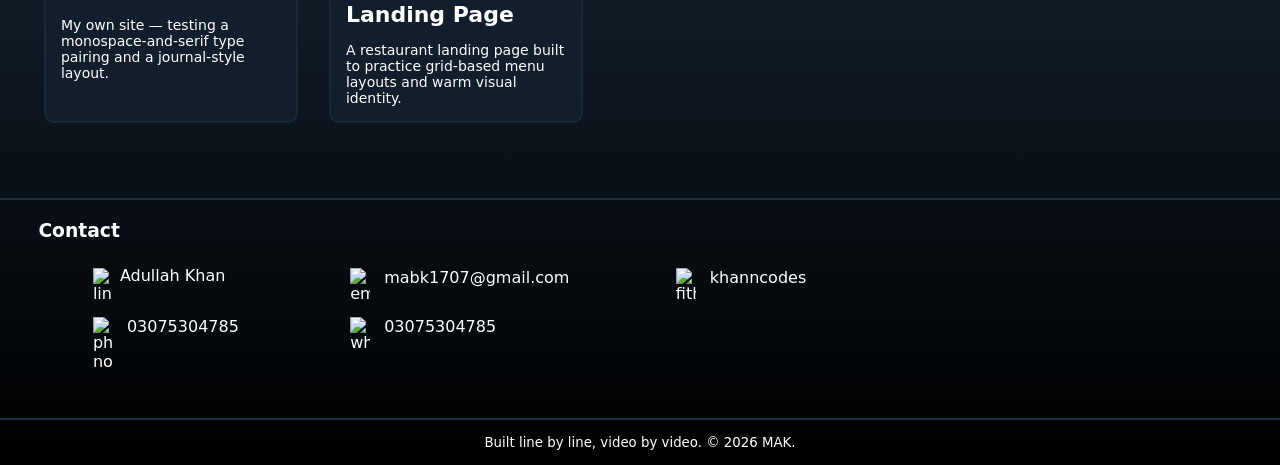
==== commit 70f3b074: "image path change" ====
--- a/potfolio.html
+++ b/potfolio.html
@@ -35,7 +35,7 @@
             color: white;
         }
 
-        ul a {
+        ul a, #header a {
             text-decoration: none;
             color: white;
         }
@@ -258,8 +258,11 @@
 <body>
     <header id="header" class="bottom">
         <nav class="header">
-            <h3>M.A.K's
-            </h3>
+          <a href="#">
+            
+              <h3>M.A.K's
+               </h3>
+          </a> 
             <ul class="ul">
                 <li><a href="#skills">Skills</a></li>
                 <li><a href="#projects">
@@ -279,7 +282,7 @@
                 <a href="#projects"> View projects </a>
             </div>
             <div>
-                <img class="fadein" src="Adobe Express - file.png" alt="laptop"
+                <img class="fadein" src="https://raw.githubusercontent.com/khanncodes/images/master/laptop.png" alt="laptop"
                     style="width: 400px; margin-top: 200px;padding-right: 100px;">
             </div>
         </section>
@@ -312,14 +315,14 @@
                 <article class="work-grid">
                     <div class="work-item">
                         <div class="project-img">
-                            <img src="porfolio.avif" alt="cafe Noir">
+                            <img src="https://raw.githubusercontent.com/khanncodes/images/refs/heads/master/porfolio.avif "alt="Portfolio">
                         </div>
                         <h3>This Portfolio</h3>
                         <p>My own site — testing a monospace-and-serif type pairing and a journal-style layout.</p>
                     </div>
                     <div class="work-item">
                         <div class="project-img">
-                            <img src="cafe noir.jfif" alt="cafe Noir">
+                            <img src="https://raw.githubusercontent.com/khanncodes/images/refs/heads/master/cafe-noir.jfif" alt="cafe Noir">
                         </div>
                         <h3>Café Noir — Landing Page</h3>
                         <p>A restaurant landing page built to practice grid-based menu layouts and warm visual
@@ -342,12 +345,12 @@
                 <span>
                     <ul class="contact">
                         <li>
-                            <img src="linkedin (1).png" alt="linkedin" class="icon">
+                            <img src="https://raw.githubusercontent.com/khanncodes/images/master/linkedin.png" alt="linkedin" class="icon">
                             <a href="https://www.linkedin.com/in/habdullahk/" target="_blank"
                                 style="margin-top:  5px;">Adullah Khan</a>
                         </li>
                         <li>
-                            <img src="phone.jfif" alt="phone no" class="icon">
+                            <img src="https://raw.githubusercontent.com/khanncodes/images/refs/heads/master/phone.jfif" alt="phone no" class="icon">
                             <p>03075304785</p>
                         </li>
                     </ul>
@@ -355,12 +358,12 @@
                 <span>
                     <ul class="contact">
                         <li>
-                            <img src="email.webp" alt="emai" class="icon">
+                            <img src="https://raw.githubusercontent.com/khanncodes/images/master/email.webp" alt="emai" class="icon">
                             <p>mabk1707@gmail.com</p>
 
                         </li>
                         <li>
-                            <img src="whatsapp.png" alt="whatsapp" class="icon">
+                            <img src="https://raw.githubusercontent.com/khanncodes/images/master/whatsapp.png" alt="whatsapp" class="icon">
                             <p> 03075304785</p>
                         </li>
                     </ul>
@@ -368,7 +371,7 @@
                 <span>
                     <ul class="contact">
                         <li>
-                            <img src="github.svg" alt="fithub" class="icon">
+                            <img src="https://raw.githubusercontent.com/khanncodes/images/refs/heads/master/github.svg" alt="fithub" class="icon">
                             <a href="https://github.com/khanncodes" target="_blank">
                                 <p>khanncodes</p>
                             </a>
